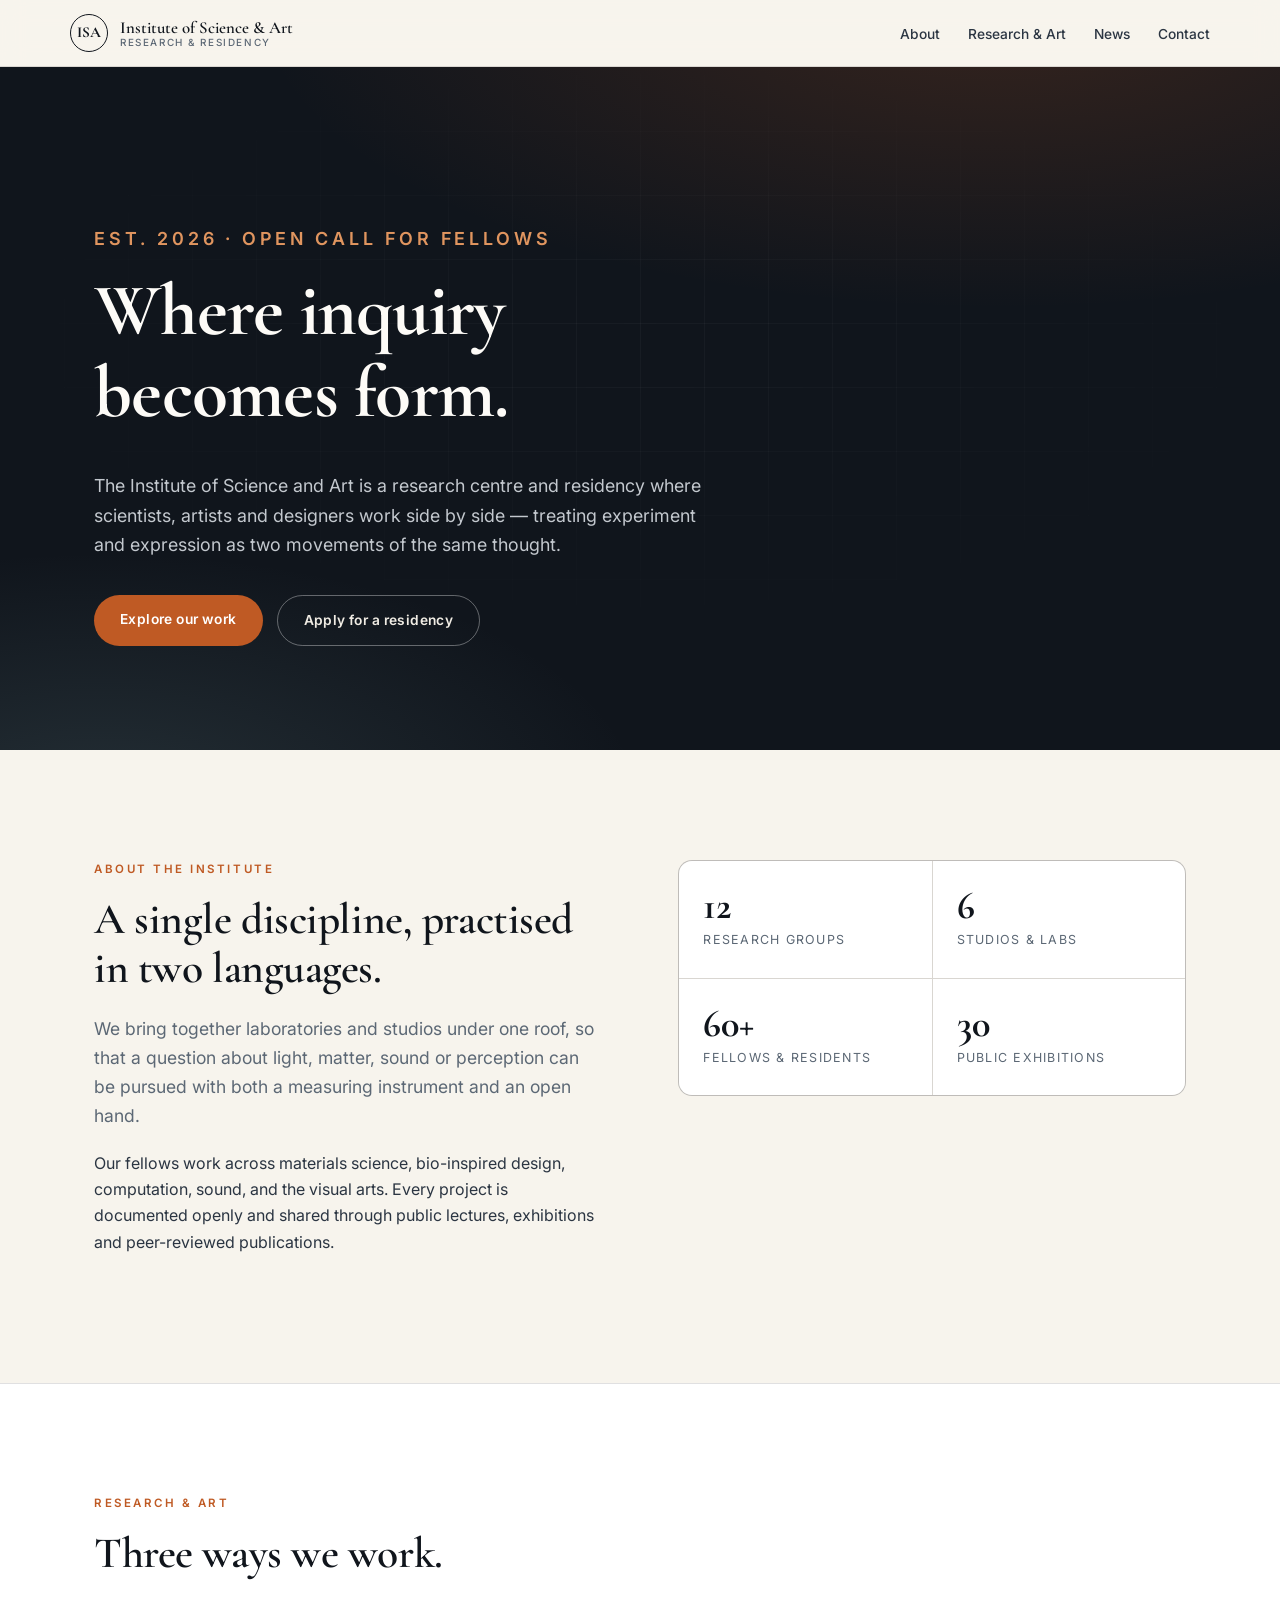
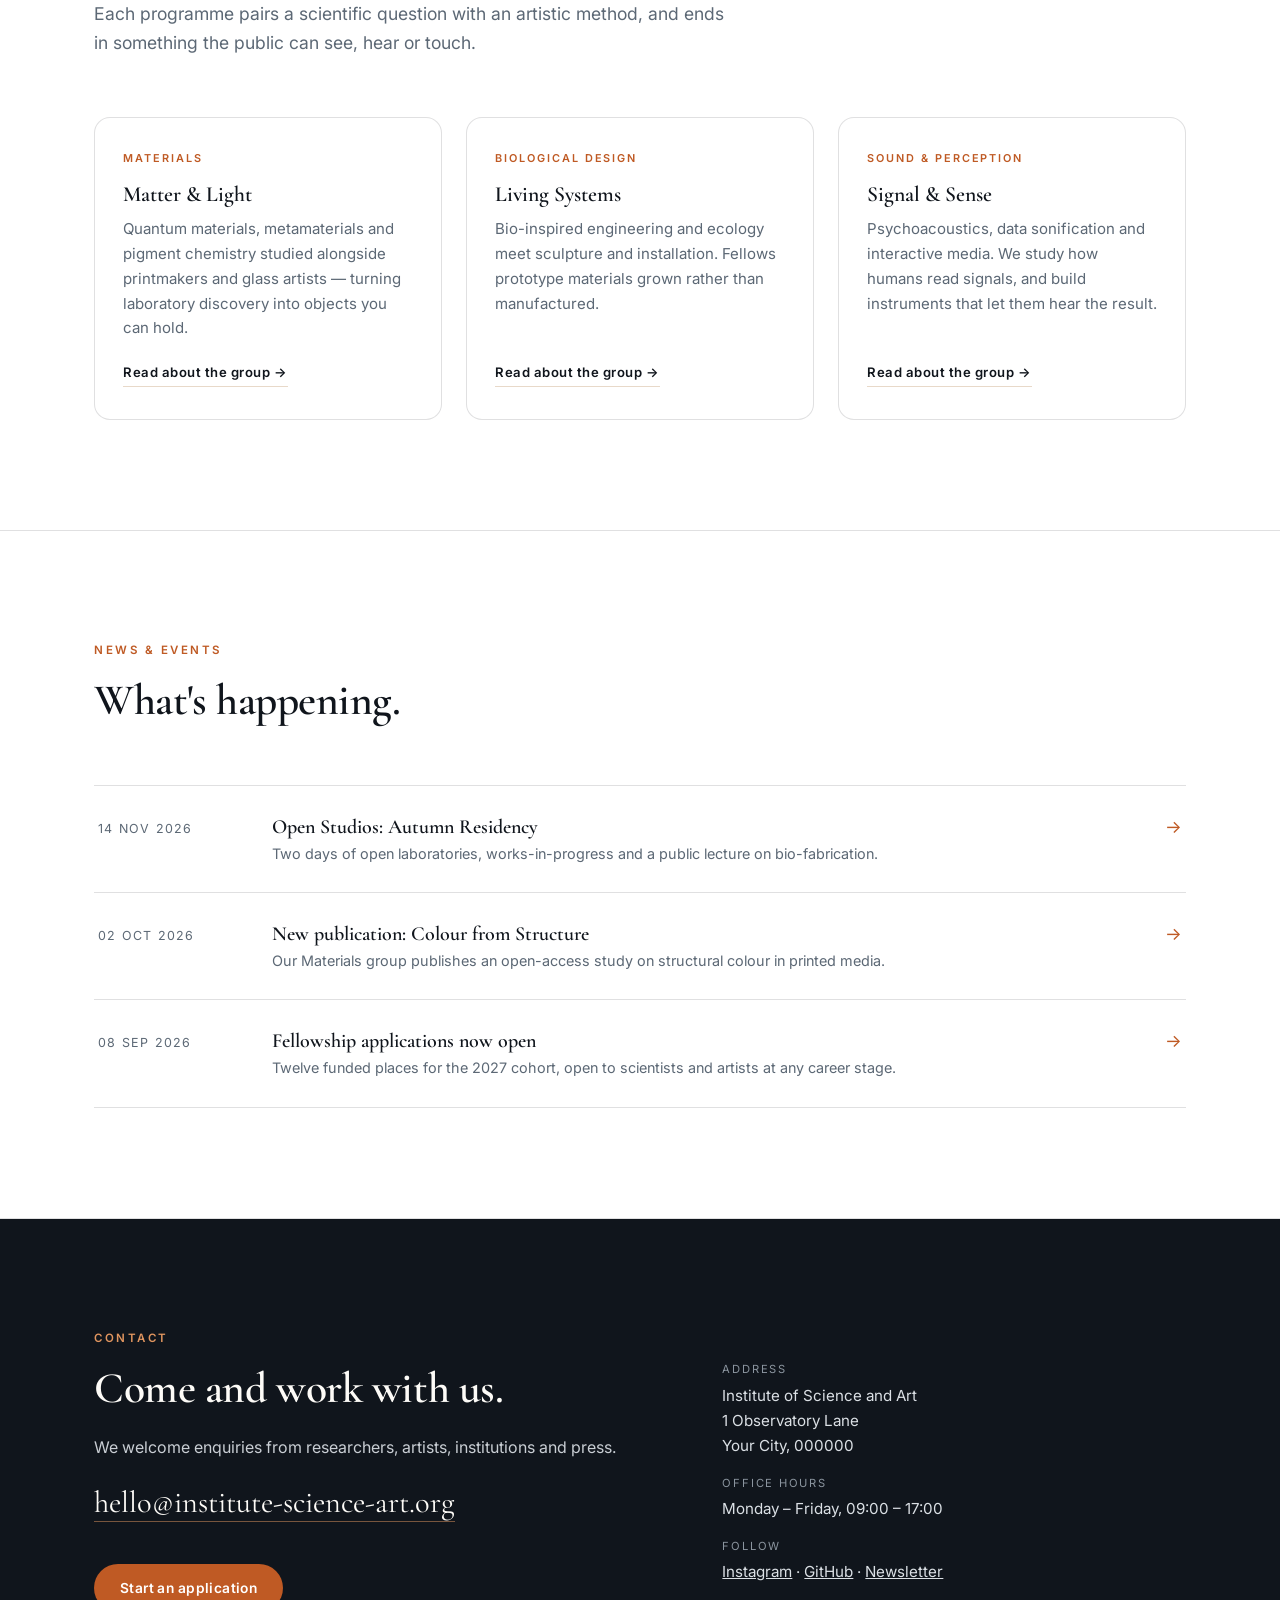
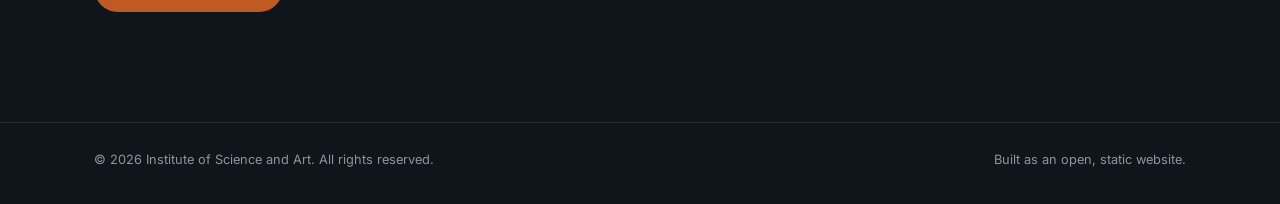
==== index.html @ 6dda604f "Add initial HTML structure for website This commit adds a complete HTML structure for the Institute " ====
<!DOCTYPE html>
<html lang="en">
<head>
<meta charset="UTF-8">
<meta name="viewport" content="width=device-width, initial-scale=1.0">
<title>Institute of Science and Art</title>
<meta name="description" content="The Institute of Science and Art is a research and residency centre where scientific inquiry and artistic practice are pursued as one discipline.">
<meta name="theme-color" content="#10151c">

<link rel="preconnect" href="https://fonts.googleapis.com">
<link rel="preconnect" href="https://fonts.gstatic.com" crossorigin>
<link href="https://fonts.googleapis.com/css2?family=Cormorant+Garamond:wght@400;600;700&family=Inter:wght@300;400;500;600&display=swap" rel="stylesheet">

<style>
  :root{
    --ink:#10151c;
    --ink-soft:#2b3542;
    --muted:#5c6875;
    --paper:#f7f4ed;
    --paper-2:#ffffff;
    --accent:#bf5a24;
    --accent-soft:#e8d9c9;
    --line:rgba(16,21,28,.13);
    --max:1140px;
    --serif:"Cormorant Garamond", Georgia, "Times New Roman", serif;
    --sans:"Inter", -apple-system, BlinkMacSystemFont, "Segoe UI", Roboto, Helvetica, Arial, sans-serif;
  }

  *{box-sizing:border-box}
  html{scroll-behavior:smooth}
  body{
    margin:0;
    font-family:var(--sans);
    font-weight:400;
    color:var(--ink-soft);
    background:var(--paper);
    line-height:1.65;
    -webkit-font-smoothing:antialiased;
  }
  img{max-width:100%;display:block}
  a{color:inherit}

  h1,h2,h3{
    font-family:var(--serif);
    font-weight:600;
    color:var(--ink);
    line-height:1.12;
    letter-spacing:-.01em;
    margin:0 0 .5em;
  }
  h1{font-size:clamp(2.6rem,6vw,4.6rem);font-weight:700}
  h2{font-size:clamp(1.9rem,3.4vw,2.9rem)}
  h3{font-size:1.35rem;letter-spacing:0}
  p{margin:0 0 1.1em}

  .wrap{max-width:var(--max);margin:0 auto;padding:0 24px}
  .eyebrow{
    font-size:.72rem;
    letter-spacing:.22em;
    text-transform:uppercase;
    font-weight:600;
    color:var(--accent);
    margin:0 0 1rem;
  }
  .lede{font-size:1.1rem;color:var(--muted);max-width:62ch}

  /* ---------- Header ---------- */
  header.site{
    position:sticky;top:0;z-index:50;
    background:rgba(247,244,237,.88);
    backdrop-filter:blur(12px);
    border-bottom:1px solid var(--line);
  }
  .nav-bar{
    display:flex;align-items:center;justify-content:space-between;
    gap:24px;padding:14px 0;
  }
  .brand{display:flex;align-items:center;gap:12px;text-decoration:none}
  .brand-mark{
    width:38px;height:38px;flex:0 0 38px;
    border:1.5px solid var(--ink);border-radius:50%;
    display:grid;place-items:center;
    font-family:var(--serif);font-size:.95rem;font-weight:700;
    color:var(--ink);letter-spacing:.02em;
  }
  .brand-text{font-family:var(--serif);font-size:1.05rem;font-weight:600;color:var(--ink);line-height:1.15}
  .brand-text small{
    display:block;font-family:var(--sans);font-size:.62rem;font-weight:500;
    letter-spacing:.16em;text-transform:uppercase;color:var(--muted);
  }

  nav ul{display:flex;gap:28px;list-style:none;margin:0;padding:0}
  nav a{
    text-decoration:none;font-size:.86rem;font-weight:500;
    color:var(--ink-soft);padding:6px 0;position:relative;
  }
  nav a::after{
    content:"";position:absolute;left:0;bottom:0;height:1.5px;width:0;
    background:var(--accent);transition:width .25s ease;
  }
  nav a:hover::after,nav a:focus-visible::after{width:100%}

  .menu-btn{
    display:none;background:none;border:1px solid var(--line);
    border-radius:8px;padding:8px 11px;cursor:pointer;color:var(--ink);
  }
  .menu-btn span{display:block;width:20px;height:1.6px;background:currentColor;margin:4px 0}

  /* ---------- Hero ---------- */
  .hero{
    background:
      radial-gradient(1200px 500px at 78% -10%, rgba(191,90,36,.22), transparent 62%),
      radial-gradient(900px 420px at 8% 108%, rgba(126,163,168,.18), transparent 60%),
      var(--ink);
    color:#e9e5dc;
    padding:clamp(76px,11vw,132px) 0 clamp(64px,9vw,104px);
    position:relative;
    overflow:hidden;
  }
  .hero::after{
    content:"";position:absolute;inset:0;pointer-events:none;
    background-image:linear-gradient(rgba(255,255,255,.035) 1px,transparent 1px),
                     linear-gradient(90deg,rgba(255,255,255,.035) 1px,transparent 1px);
    background-size:64px 64px;
    mask-image:radial-gradient(70% 60% at 50% 40%, #000, transparent 78%);
  }
  .hero .wrap{position:relative;z-index:1}
  .hero h1{color:#fdfbf7;max-width:16ch}
  .hero p{color:#c3c8ce;font-size:1.12rem;max-width:56ch;margin-top:1.4em}
  .hero .eyebrow{color:#e0955f}

  .btns{display:flex;flex-wrap:wrap;gap:14px;margin-top:2.2em}
  .btn{
    display:inline-block;text-decoration:none;font-size:.86rem;font-weight:600;
    letter-spacing:.03em;padding:13px 26px;border-radius:100px;
    transition:transform .18s ease, background .18s ease, color .18s ease;
  }
  .btn-primary{background:var(--accent);color:#fff}
  .btn-primary:hover{background:#a94d1c;transform:translateY(-2px)}
  .btn-ghost{border:1px solid rgba(255,255,255,.35);color:#f0ece4}
  .btn-ghost:hover{background:rgba(255,255,255,.09);transform:translateY(-2px)}

  /* ---------- Generic section ---------- */
  section{padding:clamp(64px,9vw,110px) 0}
  .section-head{max-width:64ch;margin-bottom:clamp(36px,5vw,60px)}

  /* ---------- About + stats ---------- */
  .split{display:grid;grid-template-columns:1fr 1fr;gap:clamp(32px,6vw,80px);align-items:start}
  .stats{
    display:grid;grid-template-columns:repeat(2,1fr);gap:1px;
    background:var(--line);border:1px solid var(--line);border-radius:14px;overflow:hidden;
  }
  .stat{background:var(--paper-2);padding:26px 24px}
  .stat b{
    display:block;font-family:var(--serif);font-size:2.4rem;font-weight:700;
    color:var(--ink);line-height:1;
  }
  .stat span{font-size:.78rem;letter-spacing:.1em;text-transform:uppercase;color:var(--muted)}

  /* ---------- Cards ---------- */
  .grid-3{display:grid;grid-template-columns:repeat(3,1fr);gap:24px}
  .card{
    background:var(--paper-2);border:1px solid var(--line);border-radius:16px;
    padding:32px 28px;display:flex;flex-direction:column;
    transition:transform .22s ease, box-shadow .22s ease, border-color .22s ease;
  }
  .card:hover{transform:translateY(-4px);box-shadow:0 18px 40px -24px rgba(16,21,28,.35);border-color:rgba(191,90,36,.35)}
  .card .tag{
    font-size:.68rem;letter-spacing:.18em;text-transform:uppercase;font-weight:600;
    color:var(--accent);margin-bottom:14px;
  }
  .card h3{margin-bottom:.5em}
  .card p{font-size:.94rem;color:var(--muted);margin-bottom:1.4em}
  .card .more{
    margin-top:auto;font-size:.82rem;font-weight:600;letter-spacing:.04em;
    text-decoration:none;color:var(--ink);border-bottom:1px solid var(--accent-soft);padding-bottom:2px;
    align-self:flex-start;
  }
  .card .more:hover{color:var(--accent)}

  /* ---------- News ---------- */
  .news{background:var(--paper-2);border-top:1px solid var(--line);border-bottom:1px solid var(--line)}
  .news-list{list-style:none;margin:0;padding:0;border-top:1px solid var(--line)}
  .news-list li{border-bottom:1px solid var(--line)}
  .news-list a{
    display:grid;grid-template-columns:150px 1fr 30px;gap:24px;align-items:baseline;
    padding:26px 4px;text-decoration:none;transition:padding-left .22s ease;
  }
  .news-list a:hover{padding-left:14px}
  .news-list time{font-size:.78rem;letter-spacing:.1em;text-transform:uppercase;color:var(--muted)}
  .news-list strong{font-family:var(--serif);font-size:1.25rem;font-weight:600;color:var(--ink);display:block;line-height:1.3}
  .news-list em{font-style:normal;font-size:.9rem;color:var(--muted)}
  .news-list .arrow{color:var(--accent);font-size:1.1rem;justify-self:end;transition:transform .22s ease}
  .news-list a:hover .arrow{transform:translateX(4px)}

  /* ---------- Contact ---------- */
  .contact{background:var(--ink);color:#c9ced4}
  .contact h2{color:#fdfbf7}
  .contact .eyebrow{color:#e0955f}
  .contact-grid{display:grid;grid-template-columns:1.2fr 1fr;gap:clamp(32px,6vw,72px)}
  .contact a.mail{
    font-family:var(--serif);font-size:clamp(1.3rem,2.6vw,1.9rem);color:#fdfbf7;
    text-decoration:none;border-bottom:1px solid rgba(224,149,95,.5);
  }
  .contact a.mail:hover{color:#e0955f}
  .info dt{font-size:.7rem;letter-spacing:.16em;text-transform:uppercase;color:#8b959f;margin-top:1.4em}
  .info dd{margin:.25em 0 0;color:#dbe0e5;font-size:.95rem}

  /* ---------- Footer ---------- */
  footer.site{background:var(--ink);color:#8b959f;padding:26px 0 34px;font-size:.8rem;border-top:1px solid rgba(255,255,255,.1)}
  footer .wrap{display:flex;justify-content:space-between;gap:16px;flex-wrap:wrap}
  footer a{color:#b9c1c9;text-decoration:none}
  footer a:hover{color:#fff}

  /* ---------- Reveal animation (progressive enhancement) ---------- */
  .js .reveal{opacity:0;transform:translateY(18px)}
  .js .reveal.in{opacity:1;transform:none;transition:opacity .7s ease, transform .7s ease}

  /* ---------- Responsive ---------- */
  @media (max-width:900px){
    .split,.contact-grid{grid-template-columns:1fr}
    .grid-3{grid-template-columns:1fr}
  }
  @media (max-width:760px){
    .menu-btn{display:block}
    nav{
      position:absolute;top:100%;left:0;right:0;
      background:var(--paper);border-bottom:1px solid var(--line);
      display:none;padding:12px 24px 20px;
    }
    nav.open{display:block}
    nav ul{flex-direction:column;gap:0}
    nav li{border-bottom:1px solid var(--line)}
    nav a{display:block;padding:14px 0;font-size:.95rem}
    .news-list a{grid-template-columns:1fr;gap:6px}
    .news-list .arrow{display:none}
  }
  @media (prefers-reduced-motion:reduce){
    *{transition:none!important;animation:none!important}
    .js .reveal{opacity:1;transform:none}
  }
</style>
</head>
<body>

<!-- ================= HEADER ================= -->
<header class="site">
  <div class="wrap nav-bar">
    <a class="brand" href="#top">
      <span class="brand-mark">ISA</span>
      <span class="brand-text">Institute of Science &amp; Art<small>Research &amp; Residency</small></span>
    </a>

    <button class="menu-btn" id="menuBtn" aria-label="Open menu" aria-expanded="false" aria-controls="mainNav">
      <span></span><span></span><span></span>
    </button>

    <nav id="mainNav" aria-label="Main navigation">
      <ul>
        <li><a href="#about">About</a></li>
        <li><a href="#programmes">Research &amp; Art</a></li>
        <li><a href="#news">News</a></li>
        <li><a href="#contact">Contact</a></li>
      </ul>
    </nav>
  </div>
</header>

<!-- ================= HERO ================= -->
<div class="hero" id="top">
  <div class="wrap">
    <p class="eyebrow">Est. 2026 &middot; Open call for fellows</p>
    <h1>Where inquiry becomes form.</h1>
    <p>
      The Institute of Science and Art is a research centre and residency where
      scientists, artists and designers work side by side — treating experiment and
      expression as two movements of the same thought.
    </p>
    <div class="btns">
      <a class="btn btn-primary" href="#programmes">Explore our work</a>
      <a class="btn btn-ghost" href="#contact">Apply for a residency</a>
    </div>
  </div>
</div>

<!-- ================= ABOUT ================= -->
<section id="about">
  <div class="wrap split">
    <div class="reveal">
      <p class="eyebrow">About the Institute</p>
      <h2>A single discipline, practised in two languages.</h2>
      <p class="lede">
        We bring together laboratories and studios under one roof, so that a question
        about light, matter, sound or perception can be pursued with both a
        measuring instrument and an open hand.
      </p>
      <p>
        Our fellows work across materials science, bio-inspired design, computation,
        sound, and the visual arts. Every project is documented openly and shared
        through public lectures, exhibitions and peer-reviewed publications.
      </p>
    </div>

    <div class="stats reveal">
      <div class="stat"><b>12</b><span>Research groups</span></div>
      <div class="stat"><b>6</b><span>Studios &amp; labs</span></div>
      <div class="stat"><b>60+</b><span>Fellows &amp; residents</span></div>
      <div class="stat"><b>30</b><span>Public exhibitions</span></div>
    </div>
  </div>
</section>

<!-- ================= PROGRAMMES ================= -->
<section id="programmes" style="background:var(--paper-2);border-top:1px solid var(--line)">
  <div class="wrap">
    <div class="section-head reveal">
      <p class="eyebrow">Research &amp; Art</p>
      <h2>Three ways we work.</h2>
      <p class="lede">Each programme pairs a scientific question with an artistic method, and ends in something the public can see, hear or touch.</p>
    </div>

    <div class="grid-3">
      <article class="card reveal">
        <span class="tag">Materials</span>
        <h3>Matter &amp; Light</h3>
        <p>
          Quantum materials, metamaterials and pigment chemistry studied alongside
          printmakers and glass artists — turning laboratory discovery into objects
          you can hold.
        </p>
        <a class="more" href="#contact">Read about the group →</a>
      </article>

      <article class="card reveal">
        <span class="tag">Biological design</span>
        <h3>Living Systems</h3>
        <p>
          Bio-inspired engineering and ecology meet sculpture and installation.
          Fellows prototype materials grown rather than manufactured.
        </p>
        <a class="more" href="#contact">Read about the group →</a>
      </article>

      <article class="card reveal">
        <span class="tag">Sound &amp; perception</span>
        <h3>Signal &amp; Sense</h3>
        <p>
          Psychoacoustics, data sonification and interactive media. We study how
          humans read signals, and build instruments that let them hear the result.
        </p>
        <a class="more" href="#contact">Read about the group →</a>
      </article>
    </div>
  </div>
</section>

<!-- ================= NEWS ================= -->
<section class="news" id="news">
  <div class="wrap">
    <div class="section-head reveal">
      <p class="eyebrow">News &amp; Events</p>
      <h2>What's happening.</h2>
    </div>

    <ul class="news-list reveal">
      <li>
        <a href="#contact">
          <time datetime="2026-11-14">14 Nov 2026</time>
          <span>
            <strong>Open Studios: Autumn Residency</strong>
            <em>Two days of open laboratories, works-in-progress and a public lecture on bio-fabrication.</em>
          </span>
          <span class="arrow" aria-hidden="true">→</span>
        </a>
      </li>
      <li>
        <a href="#contact">
          <time datetime="2026-10-02">02 Oct 2026</time>
          <span>
            <strong>New publication: Colour from Structure</strong>
            <em>Our Materials group publishes an open-access study on structural colour in printed media.</em>
          </span>
          <span class="arrow" aria-hidden="true">→</span>
        </a>
      </li>
      <li>
        <a href="#contact">
          <time datetime="2026-09-08">08 Sep 2026</time>
          <span>
            <strong>Fellowship applications now open</strong>
            <em>Twelve funded places for the 2027 cohort, open to scientists and artists at any career stage.</em>
          </span>
          <span class="arrow" aria-hidden="true">→</span>
        </a>
      </li>
    </ul>
  </div>
</section>

<!-- ================= CONTACT ================= -->
<section class="contact" id="contact">
  <div class="wrap contact-grid">
    <div class="reveal">
      <p class="eyebrow">Contact</p>
      <h2>Come and work with us.</h2>
      <p>We welcome enquiries from researchers, artists, institutions and press.</p>
      <p><a class="mail" href="mailto:hello@institute-science-art.org">hello@institute-science-art.org</a></p>
      <div class="btns">
        <a class="btn btn-primary" href="mailto:hello@institute-science-art.org?subject=Fellowship%20application">Start an application</a>
      </div>
    </div>

    <dl class="info reveal">
      <dt>Address</dt>
      <dd>Institute of Science and Art<br>1 Observatory Lane<br>Your City, 000000</dd>

      <dt>Office hours</dt>
      <dd>Monday – Friday, 09:00 – 17:00</dd>

      <dt>Follow</dt>
      <dd><a href="#" style="color:#dbe0e5">Instagram</a> &middot; <a href="#" style="color:#dbe0e5">GitHub</a> &middot; <a href="#" style="color:#dbe0e5">Newsletter</a></dd>
    </dl>
  </div>
</section>

<!-- ================= FOOTER ================= -->
<footer class="site">
  <div class="wrap">
    <span>&copy; <span id="year">2026</span> Institute of Science and Art. All rights reserved.</span>
    <span>Built as an open, static website.</span>
  </div>
</footer>

<script>
  // Mark JS as available (used for the reveal animation)
  document.documentElement.classList.add('js');

  // Mobile menu
  var btn = document.getElementById('menuBtn');
  var nav = document.getElementById('mainNav');
  btn.addEventListener('click', function () {
    var open = nav.classList.toggle('open');
    btn.setAttribute('aria-expanded', open ? 'true' : 'false');
  });
  nav.addEventListener('click', function (e) {
    if (e.target.tagName === 'A') {
      nav.classList.remove('open');
      btn.setAttribute('aria-expanded', 'false');
    }
  });

  // Current year in footer
  document.getElementById('year').textContent = new Date().getFullYear();

  // Gentle reveal on scroll
  if ('IntersectionObserver' in window) {
    var io = new IntersectionObserver(function (entries) {
      entries.forEach(function (entry) {
        if (entry.isIntersecting) {
          entry.target.classList.add('in');
          io.unobserve(entry.target);
        }
      });
    }, { threshold: 0.12 });
    document.querySelectorAll('.reveal').forEach(function (el) { io.observe(el); });
  } else {
    document.querySelectorAll('.reveal').forEach(function (el) { el.classList.add('in'); });
  }
</script>
</body>
</html>
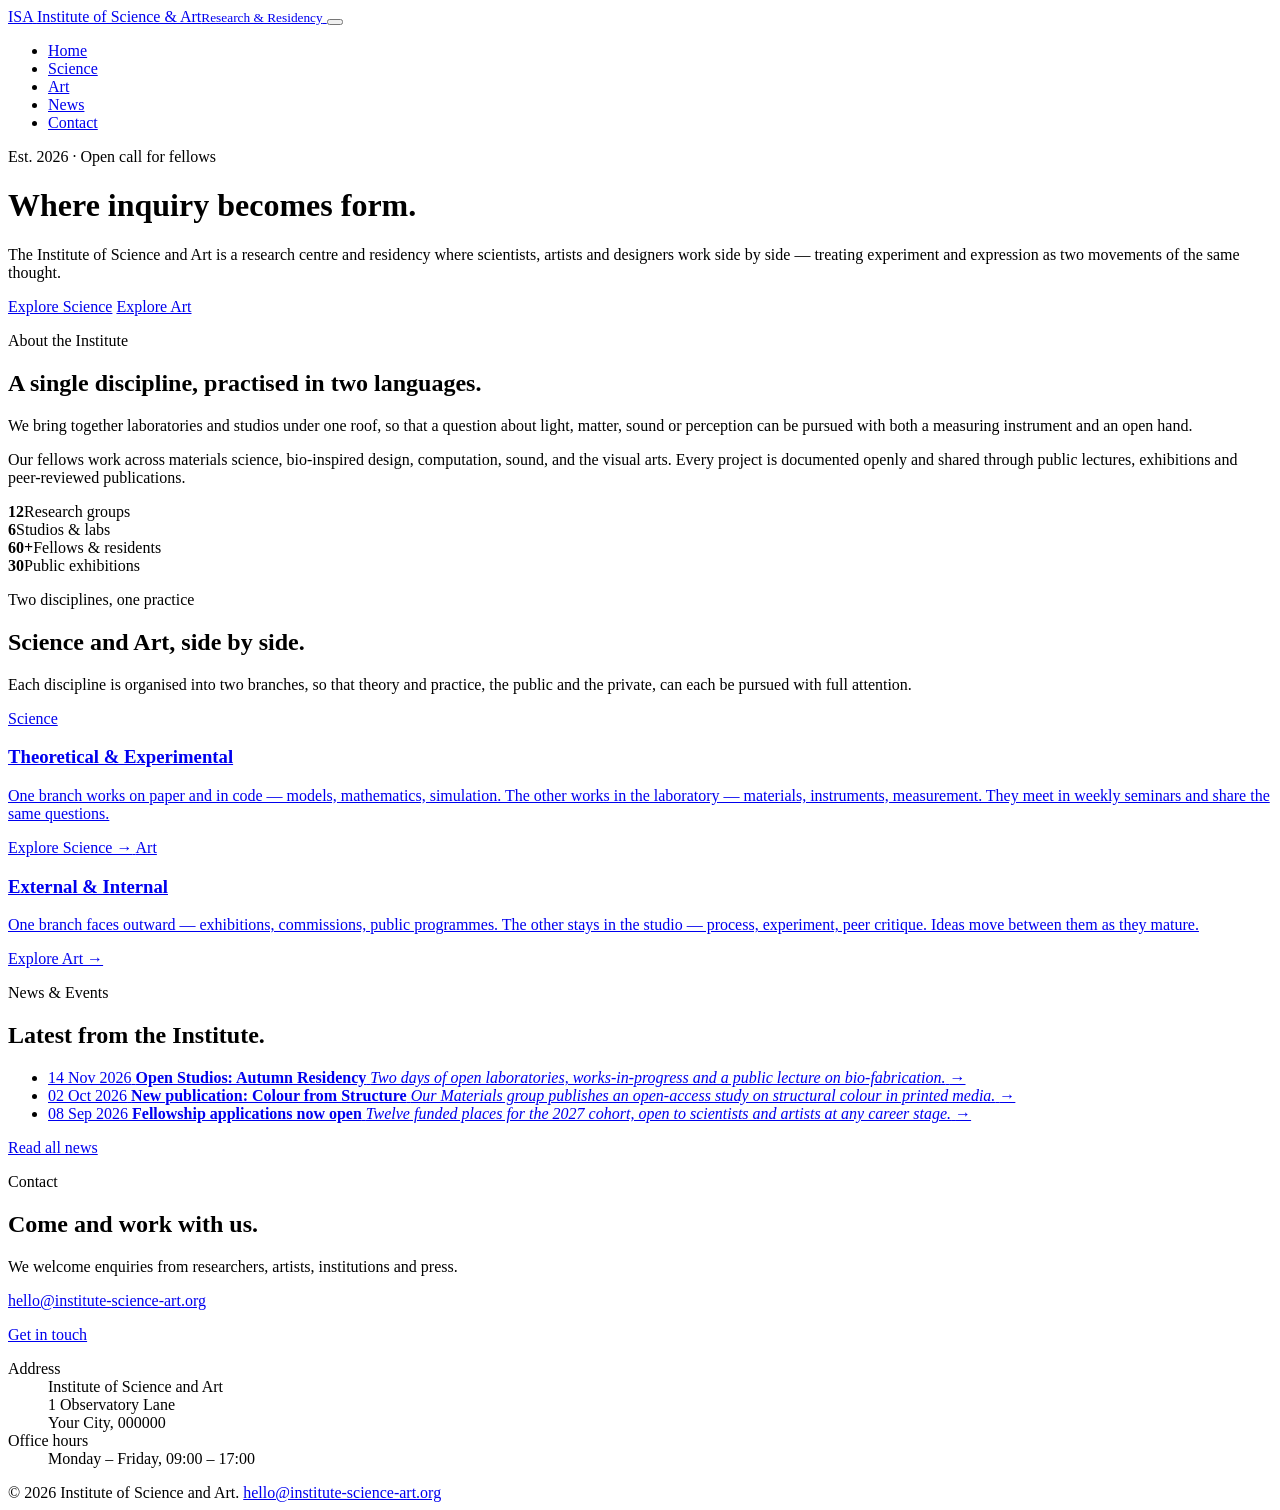
==== commit fddd8116: "Refactor header and navigation structure Updated navigation links and modified header structure. Cha" ====
--- a/index.html
+++ b/index.html
@@ -1,273 +1,41 @@
+<!-- index.html -->
 <!DOCTYPE html>
 <html lang="en">
 <head>
 <meta charset="UTF-8">
 <meta name="viewport" content="width=device-width, initial-scale=1.0">
 <title>Institute of Science and Art</title>
-<meta name="description" content="The Institute of Science and Art is a research and residency centre where scientific inquiry and artistic practice are pursued as one discipline.">
+<meta name="description" content="The Institute of Science and Art is a research centre and residency where scientific inquiry and artistic practice are pursued as one discipline.">
 <meta name="theme-color" content="#10151c">
-
 <link rel="preconnect" href="https://fonts.googleapis.com">
 <link rel="preconnect" href="https://fonts.gstatic.com" crossorigin>
 <link href="https://fonts.googleapis.com/css2?family=Cormorant+Garamond:wght@400;600;700&family=Inter:wght@300;400;500;600&display=swap" rel="stylesheet">
-
-<style>
-  :root{
-    --ink:#10151c;
-    --ink-soft:#2b3542;
-    --muted:#5c6875;
-    --paper:#f7f4ed;
-    --paper-2:#ffffff;
-    --accent:#bf5a24;
-    --accent-soft:#e8d9c9;
-    --line:rgba(16,21,28,.13);
-    --max:1140px;
-    --serif:"Cormorant Garamond", Georgia, "Times New Roman", serif;
-    --sans:"Inter", -apple-system, BlinkMacSystemFont, "Segoe UI", Roboto, Helvetica, Arial, sans-serif;
-  }
-
-  *{box-sizing:border-box}
-  html{scroll-behavior:smooth}
-  body{
-    margin:0;
-    font-family:var(--sans);
-    font-weight:400;
-    color:var(--ink-soft);
-    background:var(--paper);
-    line-height:1.65;
-    -webkit-font-smoothing:antialiased;
-  }
-  img{max-width:100%;display:block}
-  a{color:inherit}
-
-  h1,h2,h3{
-    font-family:var(--serif);
-    font-weight:600;
-    color:var(--ink);
-    line-height:1.12;
-    letter-spacing:-.01em;
-    margin:0 0 .5em;
-  }
-  h1{font-size:clamp(2.6rem,6vw,4.6rem);font-weight:700}
-  h2{font-size:clamp(1.9rem,3.4vw,2.9rem)}
-  h3{font-size:1.35rem;letter-spacing:0}
-  p{margin:0 0 1.1em}
-
-  .wrap{max-width:var(--max);margin:0 auto;padding:0 24px}
-  .eyebrow{
-    font-size:.72rem;
-    letter-spacing:.22em;
-    text-transform:uppercase;
-    font-weight:600;
-    color:var(--accent);
-    margin:0 0 1rem;
-  }
-  .lede{font-size:1.1rem;color:var(--muted);max-width:62ch}
-
-  /* ---------- Header ---------- */
-  header.site{
-    position:sticky;top:0;z-index:50;
-    background:rgba(247,244,237,.88);
-    backdrop-filter:blur(12px);
-    border-bottom:1px solid var(--line);
-  }
-  .nav-bar{
-    display:flex;align-items:center;justify-content:space-between;
-    gap:24px;padding:14px 0;
-  }
-  .brand{display:flex;align-items:center;gap:12px;text-decoration:none}
-  .brand-mark{
-    width:38px;height:38px;flex:0 0 38px;
-    border:1.5px solid var(--ink);border-radius:50%;
-    display:grid;place-items:center;
-    font-family:var(--serif);font-size:.95rem;font-weight:700;
-    color:var(--ink);letter-spacing:.02em;
-  }
-  .brand-text{font-family:var(--serif);font-size:1.05rem;font-weight:600;color:var(--ink);line-height:1.15}
-  .brand-text small{
-    display:block;font-family:var(--sans);font-size:.62rem;font-weight:500;
-    letter-spacing:.16em;text-transform:uppercase;color:var(--muted);
-  }
-
-  nav ul{display:flex;gap:28px;list-style:none;margin:0;padding:0}
-  nav a{
-    text-decoration:none;font-size:.86rem;font-weight:500;
-    color:var(--ink-soft);padding:6px 0;position:relative;
-  }
-  nav a::after{
-    content:"";position:absolute;left:0;bottom:0;height:1.5px;width:0;
-    background:var(--accent);transition:width .25s ease;
-  }
-  nav a:hover::after,nav a:focus-visible::after{width:100%}
-
-  .menu-btn{
-    display:none;background:none;border:1px solid var(--line);
-    border-radius:8px;padding:8px 11px;cursor:pointer;color:var(--ink);
-  }
-  .menu-btn span{display:block;width:20px;height:1.6px;background:currentColor;margin:4px 0}
-
-  /* ---------- Hero ---------- */
-  .hero{
-    background:
-      radial-gradient(1200px 500px at 78% -10%, rgba(191,90,36,.22), transparent 62%),
-      radial-gradient(900px 420px at 8% 108%, rgba(126,163,168,.18), transparent 60%),
-      var(--ink);
-    color:#e9e5dc;
-    padding:clamp(76px,11vw,132px) 0 clamp(64px,9vw,104px);
-    position:relative;
-    overflow:hidden;
-  }
-  .hero::after{
-    content:"";position:absolute;inset:0;pointer-events:none;
-    background-image:linear-gradient(rgba(255,255,255,.035) 1px,transparent 1px),
-                     linear-gradient(90deg,rgba(255,255,255,.035) 1px,transparent 1px);
-    background-size:64px 64px;
-    mask-image:radial-gradient(70% 60% at 50% 40%, #000, transparent 78%);
-  }
-  .hero .wrap{position:relative;z-index:1}
-  .hero h1{color:#fdfbf7;max-width:16ch}
-  .hero p{color:#c3c8ce;font-size:1.12rem;max-width:56ch;margin-top:1.4em}
-  .hero .eyebrow{color:#e0955f}
-
-  .btns{display:flex;flex-wrap:wrap;gap:14px;margin-top:2.2em}
-  .btn{
-    display:inline-block;text-decoration:none;font-size:.86rem;font-weight:600;
-    letter-spacing:.03em;padding:13px 26px;border-radius:100px;
-    transition:transform .18s ease, background .18s ease, color .18s ease;
-  }
-  .btn-primary{background:var(--accent);color:#fff}
-  .btn-primary:hover{background:#a94d1c;transform:translateY(-2px)}
-  .btn-ghost{border:1px solid rgba(255,255,255,.35);color:#f0ece4}
-  .btn-ghost:hover{background:rgba(255,255,255,.09);transform:translateY(-2px)}
-
-  /* ---------- Generic section ---------- */
-  section{padding:clamp(64px,9vw,110px) 0}
-  .section-head{max-width:64ch;margin-bottom:clamp(36px,5vw,60px)}
-
-  /* ---------- About + stats ---------- */
-  .split{display:grid;grid-template-columns:1fr 1fr;gap:clamp(32px,6vw,80px);align-items:start}
-  .stats{
-    display:grid;grid-template-columns:repeat(2,1fr);gap:1px;
-    background:var(--line);border:1px solid var(--line);border-radius:14px;overflow:hidden;
-  }
-  .stat{background:var(--paper-2);padding:26px 24px}
-  .stat b{
-    display:block;font-family:var(--serif);font-size:2.4rem;font-weight:700;
-    color:var(--ink);line-height:1;
-  }
-  .stat span{font-size:.78rem;letter-spacing:.1em;text-transform:uppercase;color:var(--muted)}
-
-  /* ---------- Cards ---------- */
-  .grid-3{display:grid;grid-template-columns:repeat(3,1fr);gap:24px}
-  .card{
-    background:var(--paper-2);border:1px solid var(--line);border-radius:16px;
-    padding:32px 28px;display:flex;flex-direction:column;
-    transition:transform .22s ease, box-shadow .22s ease, border-color .22s ease;
-  }
-  .card:hover{transform:translateY(-4px);box-shadow:0 18px 40px -24px rgba(16,21,28,.35);border-color:rgba(191,90,36,.35)}
-  .card .tag{
-    font-size:.68rem;letter-spacing:.18em;text-transform:uppercase;font-weight:600;
-    color:var(--accent);margin-bottom:14px;
-  }
-  .card h3{margin-bottom:.5em}
-  .card p{font-size:.94rem;color:var(--muted);margin-bottom:1.4em}
-  .card .more{
-    margin-top:auto;font-size:.82rem;font-weight:600;letter-spacing:.04em;
-    text-decoration:none;color:var(--ink);border-bottom:1px solid var(--accent-soft);padding-bottom:2px;
-    align-self:flex-start;
-  }
-  .card .more:hover{color:var(--accent)}
-
-  /* ---------- News ---------- */
-  .news{background:var(--paper-2);border-top:1px solid var(--line);border-bottom:1px solid var(--line)}
-  .news-list{list-style:none;margin:0;padding:0;border-top:1px solid var(--line)}
-  .news-list li{border-bottom:1px solid var(--line)}
-  .news-list a{
-    display:grid;grid-template-columns:150px 1fr 30px;gap:24px;align-items:baseline;
-    padding:26px 4px;text-decoration:none;transition:padding-left .22s ease;
-  }
-  .news-list a:hover{padding-left:14px}
-  .news-list time{font-size:.78rem;letter-spacing:.1em;text-transform:uppercase;color:var(--muted)}
-  .news-list strong{font-family:var(--serif);font-size:1.25rem;font-weight:600;color:var(--ink);display:block;line-height:1.3}
-  .news-list em{font-style:normal;font-size:.9rem;color:var(--muted)}
-  .news-list .arrow{color:var(--accent);font-size:1.1rem;justify-self:end;transition:transform .22s ease}
-  .news-list a:hover .arrow{transform:translateX(4px)}
-
-  /* ---------- Contact ---------- */
-  .contact{background:var(--ink);color:#c9ced4}
-  .contact h2{color:#fdfbf7}
-  .contact .eyebrow{color:#e0955f}
-  .contact-grid{display:grid;grid-template-columns:1.2fr 1fr;gap:clamp(32px,6vw,72px)}
-  .contact a.mail{
-    font-family:var(--serif);font-size:clamp(1.3rem,2.6vw,1.9rem);color:#fdfbf7;
-    text-decoration:none;border-bottom:1px solid rgba(224,149,95,.5);
-  }
-  .contact a.mail:hover{color:#e0955f}
-  .info dt{font-size:.7rem;letter-spacing:.16em;text-transform:uppercase;color:#8b959f;margin-top:1.4em}
-  .info dd{margin:.25em 0 0;color:#dbe0e5;font-size:.95rem}
-
-  /* ---------- Footer ---------- */
-  footer.site{background:var(--ink);color:#8b959f;padding:26px 0 34px;font-size:.8rem;border-top:1px solid rgba(255,255,255,.1)}
-  footer .wrap{display:flex;justify-content:space-between;gap:16px;flex-wrap:wrap}
-  footer a{color:#b9c1c9;text-decoration:none}
-  footer a:hover{color:#fff}
-
-  /* ---------- Reveal animation (progressive enhancement) ---------- */
-  .js .reveal{opacity:0;transform:translateY(18px)}
-  .js .reveal.in{opacity:1;transform:none;transition:opacity .7s ease, transform .7s ease}
-
-  /* ---------- Responsive ---------- */
-  @media (max-width:900px){
-    .split,.contact-grid{grid-template-columns:1fr}
-    .grid-3{grid-template-columns:1fr}
-  }
-  @media (max-width:760px){
-    .menu-btn{display:block}
-    nav{
-      position:absolute;top:100%;left:0;right:0;
-      background:var(--paper);border-bottom:1px solid var(--line);
-      display:none;padding:12px 24px 20px;
-    }
-    nav.open{display:block}
-    nav ul{flex-direction:column;gap:0}
-    nav li{border-bottom:1px solid var(--line)}
-    nav a{display:block;padding:14px 0;font-size:.95rem}
-    .news-list a{grid-template-columns:1fr;gap:6px}
-    .news-list .arrow{display:none}
-  }
-  @media (prefers-reduced-motion:reduce){
-    *{transition:none!important;animation:none!important}
-    .js .reveal{opacity:1;transform:none}
-  }
-</style>
+<link rel="stylesheet" href="css/style.css">
 </head>
 <body>
 
-<!-- ================= HEADER ================= -->
 <header class="site">
   <div class="wrap nav-bar">
-    <a class="brand" href="#top">
+    <a class="brand" href="index.html">
       <span class="brand-mark">ISA</span>
       <span class="brand-text">Institute of Science &amp; Art<small>Research &amp; Residency</small></span>
     </a>
-
     <button class="menu-btn" id="menuBtn" aria-label="Open menu" aria-expanded="false" aria-controls="mainNav">
       <span></span><span></span><span></span>
     </button>
-
     <nav id="mainNav" aria-label="Main navigation">
       <ul>
-        <li><a href="#about">About</a></li>
-        <li><a href="#programmes">Research &amp; Art</a></li>
-        <li><a href="#news">News</a></li>
-        <li><a href="#contact">Contact</a></li>
+        <li><a href="index.html" aria-current="page">Home</a></li>
+        <li><a href="science.html">Science</a></li>
+        <li><a href="art.html">Art</a></li>
+        <li><a href="news.html">News</a></li>
+        <li><a href="contact.html">Contact</a></li>
       </ul>
     </nav>
   </div>
 </header>
 
-<!-- ================= HERO ================= -->
-<div class="hero" id="top">
+<div class="hero">
   <div class="wrap">
     <p class="eyebrow">Est. 2026 &middot; Open call for fellows</p>
     <h1>Where inquiry becomes form.</h1>
@@ -277,13 +45,12 @@
       expression as two movements of the same thought.
     </p>
     <div class="btns">
-      <a class="btn btn-primary" href="#programmes">Explore our work</a>
-      <a class="btn btn-ghost" href="#contact">Apply for a residency</a>
+      <a class="btn btn-primary" href="science.html">Explore Science</a>
+      <a class="btn btn-ghost" href="art.html">Explore Art</a>
     </div>
   </div>
 </div>
 
-<!-- ================= ABOUT ================= -->
 <section id="about">
   <div class="wrap split">
     <div class="reveal">
@@ -300,7 +67,6 @@
         through public lectures, exhibitions and peer-reviewed publications.
       </p>
     </div>
-
     <div class="stats reveal">
       <div class="stat"><b>12</b><span>Research groups</span></div>
       <div class="stat"><b>6</b><span>Studios &amp; labs</span></div>
@@ -310,61 +76,49 @@
   </div>
 </section>
 
-<!-- ================= PROGRAMMES ================= -->
-<section id="programmes" style="background:var(--paper-2);border-top:1px solid var(--line)">
+<section class="section-alt">
   <div class="wrap">
     <div class="section-head reveal">
-      <p class="eyebrow">Research &amp; Art</p>
-      <h2>Three ways we work.</h2>
-      <p class="lede">Each programme pairs a scientific question with an artistic method, and ends in something the public can see, hear or touch.</p>
+      <p class="eyebrow">Two disciplines, one practice</p>
+      <h2>Science and Art, side by side.</h2>
+      <p class="lede">Each discipline is organised into two branches, so that theory and practice, the public and the private, can each be pursued with full attention.</p>
     </div>
 
-    <div class="grid-3">
-      <article class="card reveal">
-        <span class="tag">Materials</span>
-        <h3>Matter &amp; Light</h3>
+    <div class="grid-2">
+      <a class="path-card reveal" href="science.html">
+        <span class="tag">Science</span>
+        <h3>Theoretical &amp; Experimental</h3>
         <p>
-          Quantum materials, metamaterials and pigment chemistry studied alongside
-          printmakers and glass artists — turning laboratory discovery into objects
-          you can hold.
+          One branch works on paper and in code — models, mathematics, simulation.
+          The other works in the laboratory — materials, instruments, measurement.
+          They meet in weekly seminars and share the same questions.
         </p>
-        <a class="more" href="#contact">Read about the group →</a>
-      </article>
+        <span class="more">Explore Science →</span>
+      </a>
 
-      <article class="card reveal">
-        <span class="tag">Biological design</span>
-        <h3>Living Systems</h3>
+      <a class="path-card reveal" href="art.html">
+        <span class="tag">Art</span>
+        <h3>External &amp; Internal</h3>
         <p>
-          Bio-inspired engineering and ecology meet sculpture and installation.
-          Fellows prototype materials grown rather than manufactured.
+          One branch faces outward — exhibitions, commissions, public programmes.
+          The other stays in the studio — process, experiment, peer critique. Ideas
+          move between them as they mature.
         </p>
-        <a class="more" href="#contact">Read about the group →</a>
-      </article>
-
-      <article class="card reveal">
-        <span class="tag">Sound &amp; perception</span>
-        <h3>Signal &amp; Sense</h3>
-        <p>
-          Psychoacoustics, data sonification and interactive media. We study how
-          humans read signals, and build instruments that let them hear the result.
-        </p>
-        <a class="more" href="#contact">Read about the group →</a>
-      </article>
+        <span class="more">Explore Art →</span>
+      </a>
     </div>
   </div>
 </section>
 
-<!-- ================= NEWS ================= -->
-<section class="news" id="news">
+<section>
   <div class="wrap">
     <div class="section-head reveal">
       <p class="eyebrow">News &amp; Events</p>
-      <h2>What's happening.</h2>
+      <h2>Latest from the Institute.</h2>
     </div>
-
     <ul class="news-list reveal">
       <li>
-        <a href="#contact">
+        <a href="news.html">
           <time datetime="2026-11-14">14 Nov 2026</time>
           <span>
             <strong>Open Studios: Autumn Residency</strong>
@@ -374,7 +128,7 @@
         </a>
       </li>
       <li>
-        <a href="#contact">
+        <a href="news.html">
           <time datetime="2026-10-02">02 Oct 2026</time>
           <span>
             <strong>New publication: Colour from Structure</strong>
@@ -384,7 +138,7 @@
         </a>
       </li>
       <li>
-        <a href="#contact">
+        <a href="news.html">
           <time datetime="2026-09-08">08 Sep 2026</time>
           <span>
             <strong>Fellowship applications now open</strong>
@@ -394,11 +148,13 @@
         </a>
       </li>
     </ul>
+    <div class="btns">
+      <a class="btn btn-dark" href="news.html">Read all news</a>
+    </div>
   </div>
 </section>
 
-<!-- ================= CONTACT ================= -->
-<section class="contact" id="contact">
+<section class="contact">
   <div class="wrap contact-grid">
     <div class="reveal">
       <p class="eyebrow">Contact</p>
@@ -406,66 +162,25 @@
       <p>We welcome enquiries from researchers, artists, institutions and press.</p>
       <p><a class="mail" href="mailto:hello@institute-science-art.org">hello@institute-science-art.org</a></p>
       <div class="btns">
-        <a class="btn btn-primary" href="mailto:hello@institute-science-art.org?subject=Fellowship%20application">Start an application</a>
+        <a class="btn btn-primary" href="contact.html">Get in touch</a>
       </div>
     </div>
-
     <dl class="info reveal">
       <dt>Address</dt>
       <dd>Institute of Science and Art<br>1 Observatory Lane<br>Your City, 000000</dd>
-
       <dt>Office hours</dt>
       <dd>Monday – Friday, 09:00 – 17:00</dd>
-
-      <dt>Follow</dt>
-      <dd><a href="#" style="color:#dbe0e5">Instagram</a> &middot; <a href="#" style="color:#dbe0e5">GitHub</a> &middot; <a href="#" style="color:#dbe0e5">Newsletter</a></dd>
     </dl>
   </div>
 </section>
 
-<!-- ================= FOOTER ================= -->
 <footer class="site">
   <div class="wrap">
-    <span>&copy; <span id="year">2026</span> Institute of Science and Art. All rights reserved.</span>
-    <span>Built as an open, static website.</span>
+    <span>&copy; <span id="year">2026</span> Institute of Science and Art.</span>
+    <span><a href="contact.html">hello@institute-science-art.org</a></span>
   </div>
 </footer>
 
-<script>
-  // Mark JS as available (used for the reveal animation)
-  document.documentElement.classList.add('js');
-
-  // Mobile menu
-  var btn = document.getElementById('menuBtn');
-  var nav = document.getElementById('mainNav');
-  btn.addEventListener('click', function () {
-    var open = nav.classList.toggle('open');
-    btn.setAttribute('aria-expanded', open ? 'true' : 'false');
-  });
-  nav.addEventListener('click', function (e) {
-    if (e.target.tagName === 'A') {
-      nav.classList.remove('open');
-      btn.setAttribute('aria-expanded', 'false');
-    }
-  });
-
-  // Current year in footer
-  document.getElementById('year').textContent = new Date().getFullYear();
-
-  // Gentle reveal on scroll
-  if ('IntersectionObserver' in window) {
-    var io = new IntersectionObserver(function (entries) {
-      entries.forEach(function (entry) {
-        if (entry.isIntersecting) {
-          entry.target.classList.add('in');
-          io.unobserve(entry.target);
-        }
-      });
-    }, { threshold: 0.12 });
-    document.querySelectorAll('.reveal').forEach(function (el) { io.observe(el); });
-  } else {
-    document.querySelectorAll('.reveal').forEach(function (el) { el.classList.add('in'); });
-  }
-</script>
+<script src="js/main.js"></script>
 </body>
 </html>
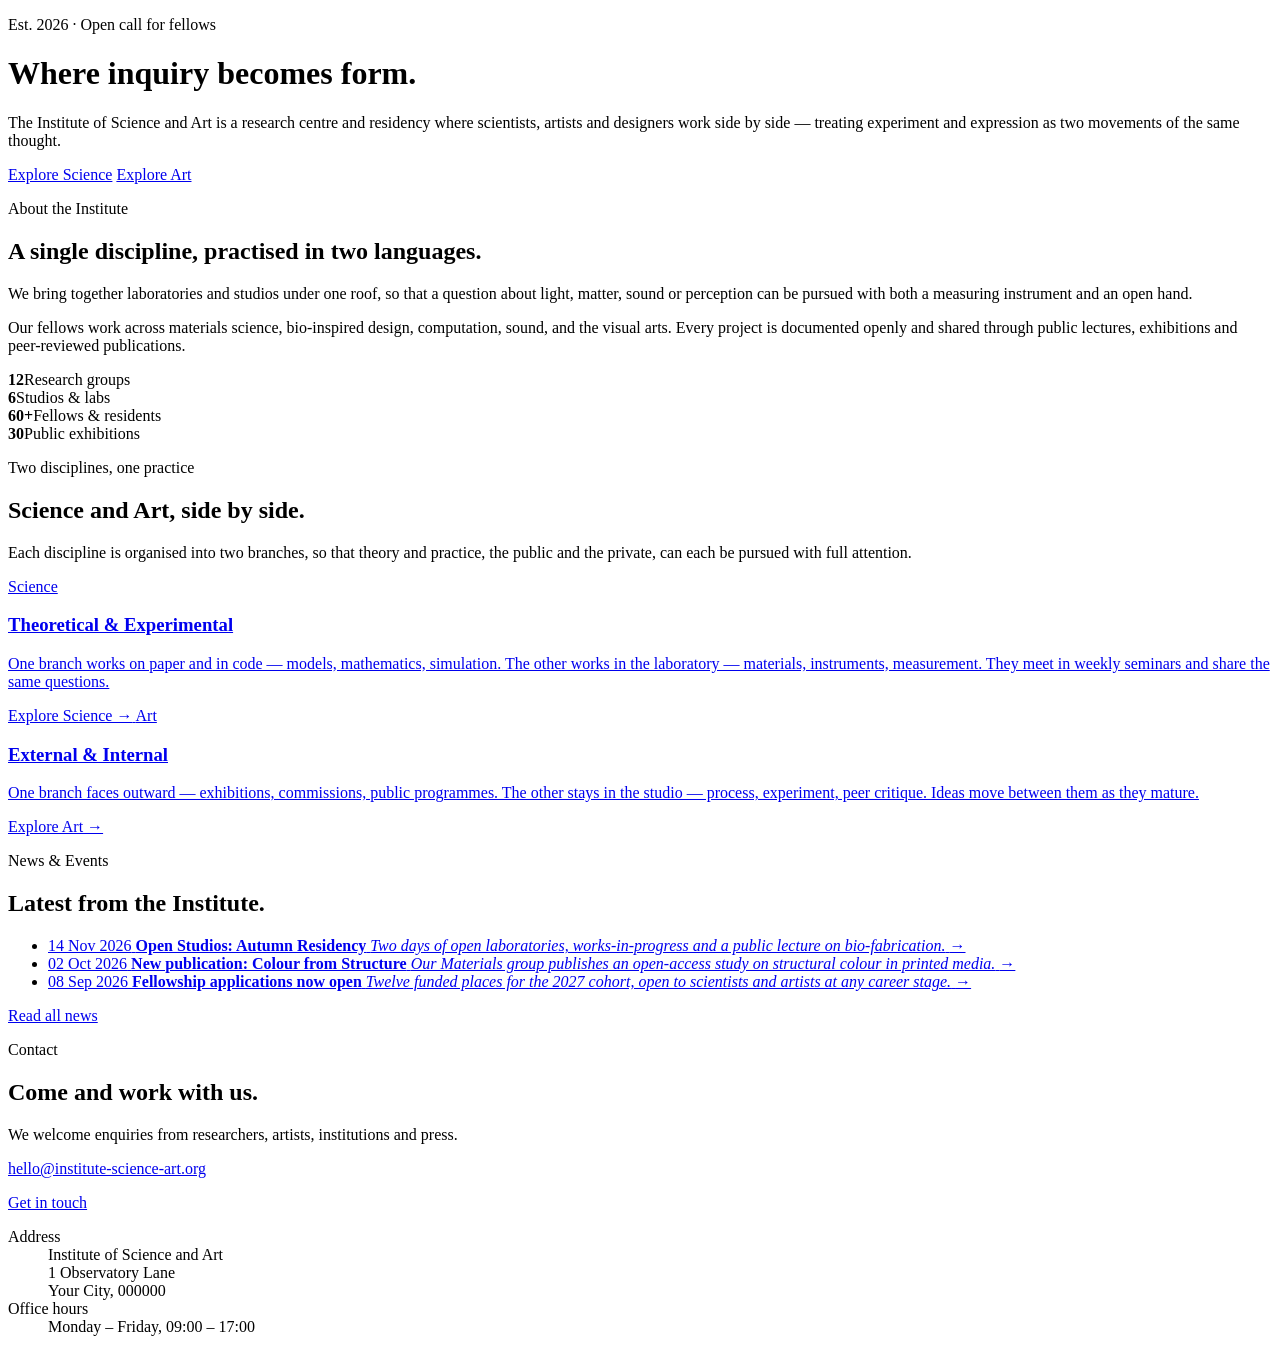
==== commit 62ec14e0: "Refactor HTML structure and update stylesheet links" ====
--- a/index.html
+++ b/index.html
@@ -10,30 +10,11 @@
 <link rel="preconnect" href="https://fonts.googleapis.com">
 <link rel="preconnect" href="https://fonts.gstatic.com" crossorigin>
 <link href="https://fonts.googleapis.com/css2?family=Cormorant+Garamond:wght@400;600;700&family=Inter:wght@300;400;500;600&display=swap" rel="stylesheet">
-<link rel="stylesheet" href="css/style.css">
+<link rel="stylesheet" href="style.css">
 </head>
 <body>
 
-<header class="site">
-  <div class="wrap nav-bar">
-    <a class="brand" href="index.html">
-      <span class="brand-mark">ISA</span>
-      <span class="brand-text">Institute of Science &amp; Art<small>Research &amp; Residency</small></span>
-    </a>
-    <button class="menu-btn" id="menuBtn" aria-label="Open menu" aria-expanded="false" aria-controls="mainNav">
-      <span></span><span></span><span></span>
-    </button>
-    <nav id="mainNav" aria-label="Main navigation">
-      <ul>
-        <li><a href="index.html" aria-current="page">Home</a></li>
-        <li><a href="science.html">Science</a></li>
-        <li><a href="art.html">Art</a></li>
-        <li><a href="news.html">News</a></li>
-        <li><a href="contact.html">Contact</a></li>
-      </ul>
-    </nav>
-  </div>
-</header>
+<div id="site-header"></div>
 
 <div class="hero">
   <div class="wrap">
@@ -174,13 +155,8 @@
   </div>
 </section>
 
-<footer class="site">
-  <div class="wrap">
-    <span>&copy; <span id="year">2026</span> Institute of Science and Art.</span>
-    <span><a href="contact.html">hello@institute-science-art.org</a></span>
-  </div>
-</footer>
+<div id="site-footer"></div>
 
-<script src="js/main.js"></script>
+<script src="components.js"></script>
 </body>
 </html>
